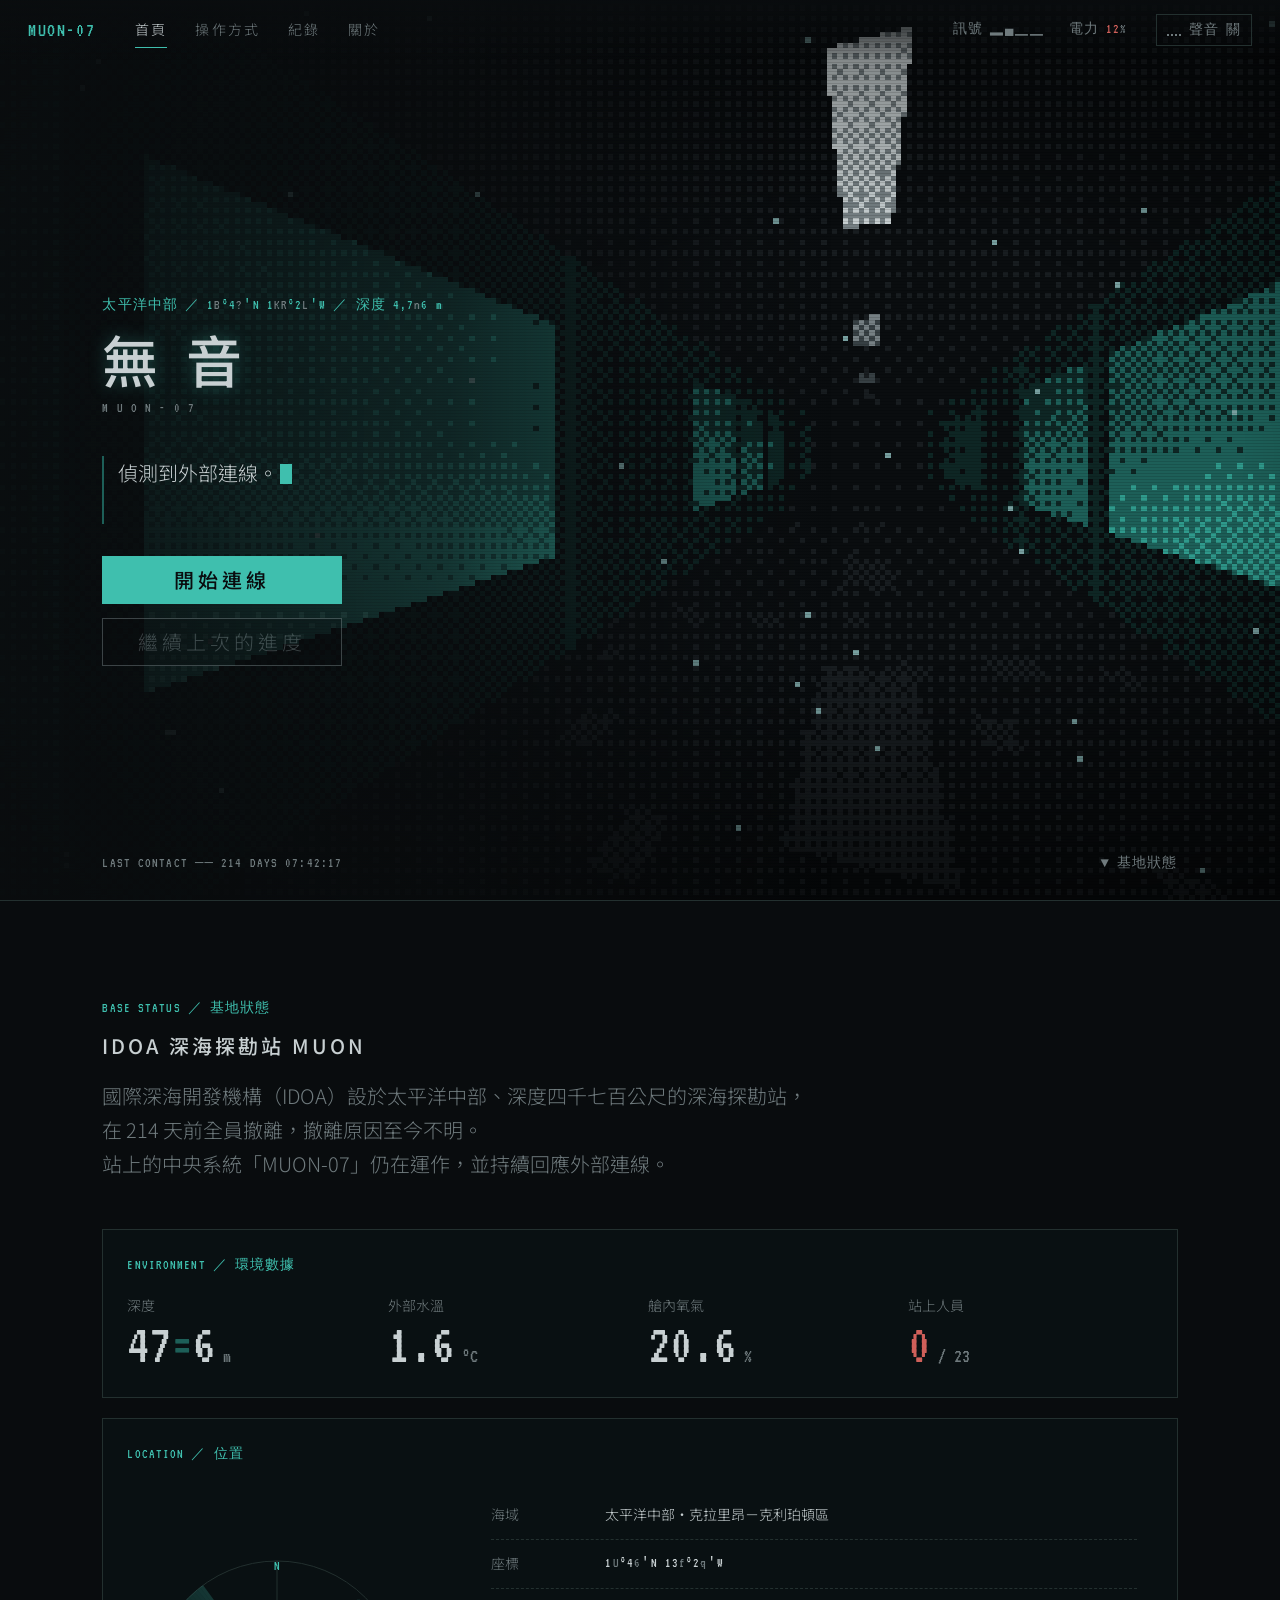
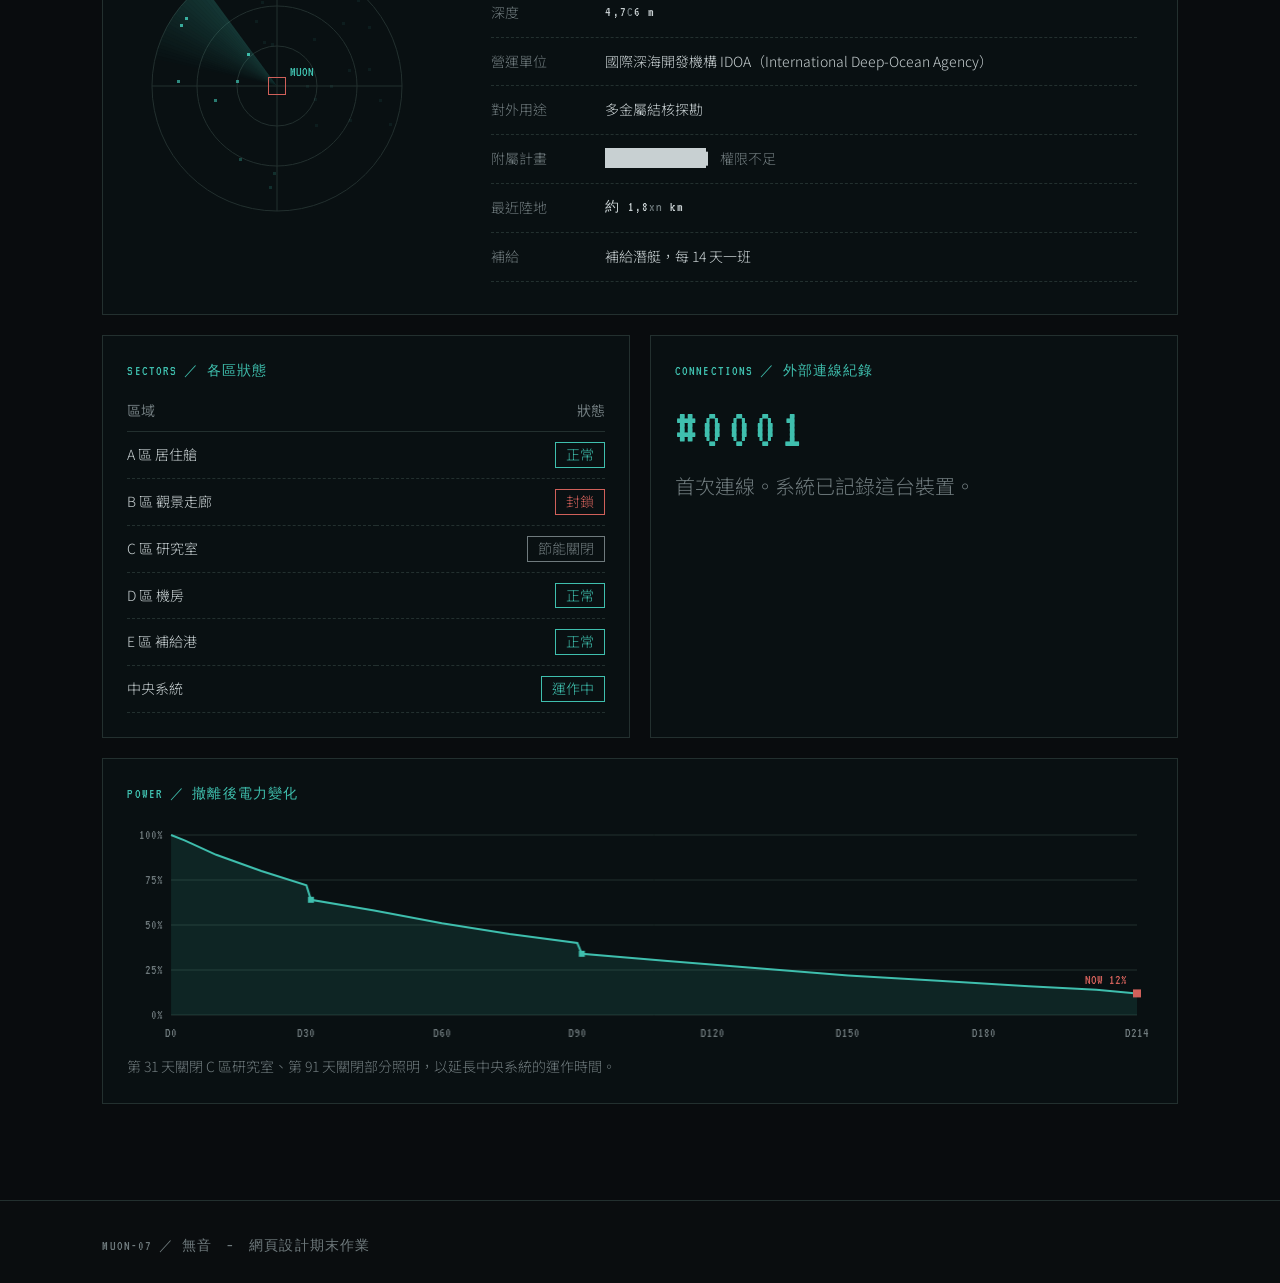
==== index.html @ 3cdd70de "Initial commit" ====
<!DOCTYPE html>
<html lang="zh-Hant">
<head>
    <meta charset="UTF-8">
    <meta name="viewport" content="width=device-width, initial-scale=1.0">
    <title>MUON-07 ｜ 無音</title>
    <meta name="description" content="IDOA 深海探勘站 MUON 已失聯。伺服器仍在回應。">
    <link rel="icon" href="data:image/svg+xml,%3Csvg xmlns=%27http://www.w3.org/2000/svg%27 viewBox=%270 0 16 16%27%3E%3Crect width=%2716%27 height=%2716%27 fill=%27%230a0d0f%27/%3E%3Crect x=%274%27 y=%274%27 width=%278%27 height=%278%27 fill=%27none%27 stroke=%27%233fbfae%27 stroke-width=%272%27/%3E%3C/svg%3E">
    <link rel="preconnect" href="https://fonts.googleapis.com">
    <link rel="preconnect" href="https://fonts.gstatic.com" crossorigin>
    <link href="https://fonts.googleapis.com/css2?family=Noto+Sans+TC:wght@300;500&family=VT323&display=swap" rel="stylesheet">
    <link rel="stylesheet" href="assets/css/style.css">
</head>
<body class="cover">

    <!-- 背景：用 canvas 即時畫出點陣風格的海底走廊 -->
    <canvas id="corridor" class="corridor" aria-hidden="true"></canvas>
    <div class="scanlines" aria-hidden="true"></div>
    <div class="vignette" aria-hidden="true"></div>

    <!-- 導覽列：每一頁都一樣 -->
    <header class="site-header">
        <a href="index.html" class="logo mono">MUON-07</a>
        <nav class="site-nav" aria-label="主選單">
            <a href="index.html" class="active" aria-current="page">首頁</a>
            <a href="guide.html">操作方式</a>
            <a href="records.html">紀錄</a>
            <a href="about.html">關於</a>
        </nav>
        <div class="header-right">
            <span class="mono header-status">
                <span id="signal">訊號 ▂▄▁▁</span>
                <span>電力 <span id="power">12</span>%</span>
            </span>
            <button type="button" class="sound-toggle" aria-pressed="false" aria-label="開啟聲音">
                <span class="sound-bars" aria-hidden="true"><i></i><i></i><i></i><i></i></span>
                <span class="sound-label mono">聲音 關</span>
            </button>
        </div>
    </header>

    <!-- ========== 第一屏：封面 ========== -->
    <section class="hero">
        <div class="hero-content">
            <p class="mono label">太平洋中部 ／ <span class="glitch-text" data-glitch="1#°4#′N 13#°2#′W"></span> ／ 深度 <span class="glitch-text" data-glitch="4,7#6"></span> m</p>
            <h1 class="title" data-text="無音">無音</h1>
            <p class="mono subtitle">M U O N - 0 7</p>

            <!-- 無音的獨白：內容在 muon-lines.js -->
            <p class="message" id="message" aria-live="polite"></p>

            <div class="actions">
                <a href="game.html" class="btn btn-primary" id="btn-start">開始連線</a>
                <a href="game.html?continue=1" class="btn btn-secondary" id="btn-continue">繼續上次的進度</a>
            </div>
        </div>

        <div class="hero-bottom">
            <span class="mono small" id="clock">LAST CONTACT ── 214 DAYS</span>
            <a href="#status" class="mono small scroll-hint">▼ 基地狀態</a>
        </div>
    </section>

    <!-- ========== 往下捲：故事引子＋基地狀態面板 ========== -->
    <section class="panel-section" id="status">
        <div class="container">
            <p class="mono label">BASE STATUS ／ 基地狀態</p>
            <h2 class="section-title">IDOA 深海探勘站 MUON</h2>
            <p class="lead">
                國際深海開發機構（IDOA）設於太平洋中部、深度四千七百公尺的深海探勘站，<br>
                在 214 天前全員撤離，撤離原因至今不明。<br>
                站上的中央系統「MUON-07」仍在運作，並持續回應外部連線。
            </p>

            <div class="dashboard">

                <!-- 環境數據 -->
                <article class="card card-wide">
                    <h3 class="card-title mono">ENVIRONMENT ／ 環境數據</h3>
                    <dl class="stats">
                        <div class="stat"><dt>深度</dt><dd><span class="num glitch-text" data-glitch="47#6">4706</span> m</dd></div>
                        <div class="stat"><dt>外部水溫</dt><dd><span class="num">1.6</span> °C</dd></div>
                        <div class="stat"><dt>艙內氧氣</dt><dd><span class="num">20.6</span> %</dd></div>
                        <div class="stat"><dt>站上人員</dt><dd><span class="num warn">0</span> / 23</dd></div>
                    </dl>
                </article>

                <!-- 位置：聲納圖＋基地資料 -->
                <article class="card card-wide">
                    <h3 class="card-title mono">LOCATION ／ 位置</h3>
                    <div class="location">
                        <canvas id="sonar" class="sonar" role="img" aria-label="聲納圖：基地位於畫面中央，周圍是海底的訊號點"></canvas>
                        <dl class="info">
                            <div><dt>海域</dt><dd>太平洋中部・克拉里昂－克利珀頓區</dd></div>
                            <div><dt>座標</dt><dd class="mono"><span class="glitch-text" data-glitch="1#°4#′N 13#°2#′W"></span></dd></div>
                            <div><dt>深度</dt><dd class="mono"><span class="glitch-text" data-glitch="4,7#6"></span> m</dd></div>
                            <div><dt>營運單位</dt><dd>國際深海開發機構 IDOA（International Deep-Ocean Agency）</dd></div>
                            <div><dt>對外用途</dt><dd>多金屬結核探勘</dd></div>
                            <div><dt>附屬計畫</dt><dd><span class="redacted">████████</span><span class="muted small">　權限不足</span></dd></div>
                            <div><dt>最近陸地</dt><dd class="mono">約 1,8<span class="glitch-text" data-glitch="##"></span> km</dd></div>
                            <div><dt>補給</dt><dd>補給潛艇，每 14 天一班</dd></div>
                        </dl>
                    </div>
                </article>

                <!-- 各區狀態 -->
                <article class="card">
                    <h3 class="card-title mono">SECTORS ／ 各區狀態</h3>
                    <table class="zones">
                        <thead>
                            <tr><th scope="col">區域</th><th scope="col">狀態</th></tr>
                        </thead>
                        <tbody>
                            <tr><td>A 區 居住艙</td><td><span class="tag ok">正常</span></td></tr>
                            <tr><td>B 區 觀景走廊</td><td><span class="tag bad">封鎖</span></td></tr>
                            <tr><td>C 區 研究室</td><td><span class="tag off">節能關閉</span></td></tr>
                            <tr><td>D 區 機房</td><td><span class="tag ok">正常</span></td></tr>
                            <tr><td>E 區 補給港</td><td><span class="tag ok">正常</span></td></tr>
                            <tr><td>中央系統</td><td><span class="tag ok">運作中</span></td></tr>
                        </tbody>
                    </table>
                </article>

                <!-- 外部連線紀錄 -->
                <article class="card">
                    <h3 class="card-title mono">CONNECTIONS ／ 外部連線紀錄</h3>
                    <p class="visit-num mono">#<span id="visit-count">0001</span></p>
                    <p class="muted" id="visit-text">這是您第 1 次連線。</p>
                    <p class="muted small" id="visit-last"></p>
                </article>

                <!-- 電力變化圖 -->
                <article class="card card-wide">
                    <h3 class="card-title mono">POWER ／ 撤離後電力變化</h3>
                    <canvas id="power-chart" class="power-chart" role="img"
                        aria-label="折線圖：撤離後 214 天內，基地電力從 100% 逐漸下降到 12%"></canvas>
                    <p class="muted small">第 31 天關閉 C 區研究室、第 91 天關閉部分照明，以延長中央系統的運作時間。</p>
                </article>

            </div>
        </div>
    </section>

    <footer class="site-footer">
        <span class="mono small">MUON-07 ／ 無音　—　網頁設計期末作業</span>
    </footer>

    <!-- 點「開始連線」時的故障轉場 -->
    <div class="glitch-overlay" id="glitch" aria-hidden="true"></div>

    <script src="assets/js/audio.js"></script>
    <script src="assets/js/site.js"></script>
    <script src="assets/js/muon-lines.js"></script>
    <script src="assets/js/cover.js"></script>
</body>
</html>
---- assets/css/style.css ----
/* =========================================================
   MUON-07 ／ 無音 — 全站樣式
   設計規範：
   - 字級 3 種：--fs-l / --fs-m / --fs-s
   - 字型 2 種：Noto Sans TC（中文）、VT323（系統字、英數）
   - 色相 3 種：灰階（背景、文字）、青綠（主色）、紅（警告）
   ========================================================= */

:root {
    /* 字級 */
    --fs-l: 56px;   /* 大標題、大數字 */
    --fs-m: 20px;   /* 內文、按鈕、小標 */
    --fs-s: 14px;   /* 狀態列、標籤、註解 */

    /* 字型 */
    --font-main: "Noto Sans TC", "Microsoft JhengHei", sans-serif;
    --font-mono: "VT323", "Consolas", monospace;

    /* 顏色 */
    --bg: #0a0d0f;
    --panel: rgba(10, 13, 15, .94);
    --line: #23302f;
    --ink: #c8d0d2;
    --ink-dim: #6f7a7d;
    --teal: #3fbfae;
    --teal-dim: #1d5f58;
    --warn: #d0605a;

    /* 按鈕：全站統一尺寸 */
    --btn-h: 48px;
    --btn-w: 240px;

    --header-h: 60px;
}

* { box-sizing: border-box; margin: 0; padding: 0; }

html { scroll-behavior: smooth; }

body {
    background: var(--bg);
    color: var(--ink);
    font-family: var(--font-main);
    font-size: var(--fs-m);
    font-weight: 300;
    line-height: 1.7;
}

.mono {
    font-family: var(--font-mono);
    font-size: var(--fs-m);
    letter-spacing: 0.08em;
}
.small { font-size: var(--fs-s); }
.muted { color: var(--ink-dim); }

a { color: inherit; }

.container {
    max-width: 1080px;
    margin: 0 auto;
}

/* ---------- 背景層 ---------- */

.corridor {
    position: fixed;
    inset: 0;
    width: 100%;
    height: 100%;
    image-rendering: pixelated;   /* 放大時保持顆粒感 */
    z-index: 0;
}

.scanlines {
    position: fixed;
    inset: 0;
    z-index: 1;
    pointer-events: none;
    background: repeating-linear-gradient(
        to bottom,
        rgba(0, 0, 0, 0) 0px,
        rgba(0, 0, 0, 0) 2px,
        rgba(0, 0, 0, 0.25) 3px
    );
}

.vignette {
    position: fixed;
    inset: 0;
    z-index: 1;
    pointer-events: none;
    background: radial-gradient(ellipse at 65% 50%, rgba(0,0,0,0) 35%, rgba(0,0,0,0.85) 100%);
}

/* ---------- 導覽列 ---------- */

.site-header {
    position: fixed;
    top: 0;
    left: 0;
    right: 0;
    z-index: 5;
    height: var(--header-h);
    display: flex;
    align-items: center;
    gap: 40px;
    padding: 0 28px;
    background: linear-gradient(to bottom, rgba(10,13,15,.9), rgba(10,13,15,0));
    transition: background .3s;
}
.site-header.solid {
    background: var(--panel);
    border-bottom: 1px solid var(--line);
}

.logo {
    color: var(--teal);
    text-decoration: none;
    white-space: nowrap;
}

.site-nav {
    display: flex;
    gap: 28px;
}
.site-nav a {
    position: relative;
    white-space: nowrap;
    font-size: var(--fs-s);
    letter-spacing: 0.15em;
    color: var(--ink-dim);
    text-decoration: none;
    padding: 4px 0;
    transition: color .2s;
}
.site-nav a::after {
    content: "";
    position: absolute;
    left: 0;
    bottom: -2px;
    width: 100%;
    height: 1px;
    background: var(--teal);
    transform: scaleX(0);
    transform-origin: left;
    transition: transform .25s;
}
.site-nav a:hover,
.site-nav a.active { color: var(--ink); }
.site-nav a:hover::after,
.site-nav a.active::after { transform: scaleX(1); }

.header-right {
    margin-left: auto;
    display: flex;
    align-items: center;
    gap: 28px;
}

.header-status {
    display: flex;
    gap: 24px;
    font-size: var(--fs-s);
    color: var(--ink-dim);
}
#power.low { color: var(--warn); }

/* 聲音開關：四條小聲波，開啟時會跳動 */
.sound-toggle {
    display: flex;
    align-items: center;
    gap: 8px;
    padding: 6px 10px;
    background: none;
    border: 1px solid var(--line);
    color: var(--ink-dim);
    cursor: pointer;
    transition: color .2s, border-color .2s;
}
.sound-toggle:hover { color: var(--ink); border-color: var(--ink-dim); }
.sound-toggle.on { color: var(--teal); border-color: var(--teal-dim); }
/* 設定是開，但還在等使用者點擊：邊框慢慢閃，提醒點一下 */
.sound-toggle.pending { animation: sound-pending 1.6s ease-in-out infinite; }
.sound-toggle.on.pending .sound-bars i { animation: none; height: 6px; }
@keyframes sound-pending {
    0%, 100% { border-color: var(--teal-dim); }
    50%      { border-color: var(--teal); }
}
.sound-toggle:focus-visible { outline: 2px solid var(--ink); outline-offset: 3px; }
.sound-label { font-size: var(--fs-s); }

.sound-bars {
    display: flex;
    align-items: flex-end;
    gap: 2px;
    height: 12px;
}
.sound-bars i {
    display: block;
    width: 2px;
    height: 2px;
    background: currentColor;
}
.sound-toggle.on .sound-bars i { animation: sound-bar 1s ease-in-out infinite; }
.sound-toggle.on .sound-bars i:nth-child(2) { animation-delay: -0.3s; }
.sound-toggle.on .sound-bars i:nth-child(3) { animation-delay: -0.6s; }
.sound-toggle.on .sound-bars i:nth-child(4) { animation-delay: -0.15s; }
@keyframes sound-bar {
    0%, 100% { height: 3px; }
    50%      { height: 12px; }
}

/* ---------- 第一屏：封面 ---------- */

.hero {
    position: relative;
    z-index: 3;
    min-height: 100vh;
    display: flex;
    align-items: center;
    padding: var(--header-h) 8vw 0;
}
/* 左側加深，讓文字在走廊上也看得清楚 */
.hero::before {
    content: "";
    position: absolute;
    inset: 0;
    z-index: -1;
    background: linear-gradient(90deg, rgba(10,13,15,.92) 0%, rgba(10,13,15,.7) 35%, rgba(10,13,15,0) 65%);
}

.hero-content {
    max-width: 520px;
}

.label {
    font-size: var(--fs-s);
    color: var(--teal);
    margin-bottom: 8px;
}

.title {
    position: relative;
    display: inline-block;
    font-size: var(--fs-l);
    font-weight: 500;
    letter-spacing: 0.5em;
    line-height: 1.2;
    text-shadow: 0 0 18px rgba(63, 191, 174, .35);
}

/* 標題故障：用兩層偽元素做錯位 */
.title::before,
.title::after {
    content: attr(data-text);
    position: absolute;
    inset: 0;
    opacity: 0;
}
.title::before { color: var(--teal); }
.title::after  { color: var(--warn); }
.title.glitching::before { opacity: .8; transform: translate(-3px, 1px); clip-path: inset(10% 0 55% 0); }
.title.glitching::after  { opacity: .6; transform: translate(3px, -1px); clip-path: inset(60% 0 8% 0); }

.subtitle {
    font-size: var(--fs-s);
    color: var(--ink-dim);
    margin-top: 4px;
}

.message {
    min-height: 3.4em;
    margin: 36px 0 32px;
    padding-left: 14px;
    border-left: 2px solid var(--teal-dim);
    color: var(--ink);
}
.message .cursor {
    display: inline-block;
    width: .6em;
    height: 1em;
    margin-left: 2px;
    vertical-align: -0.12em;
    background: var(--teal);
    animation: blink 1s steps(1) infinite;
}
.message .noise { color: var(--warn); }
@keyframes blink { 50% { opacity: 0; } }

.hero-bottom {
    position: absolute;
    left: 8vw;
    right: 8vw;
    bottom: 24px;
    display: flex;
    justify-content: space-between;
    color: var(--ink-dim);
}
.hero-bottom .mono { white-space: nowrap; }

.scroll-hint {
    text-decoration: none;
    animation: hint 2.4s ease-in-out infinite;
}
.scroll-hint:hover { color: var(--teal); }
@keyframes hint {
    0%, 100% { transform: translateY(0); }
    50%      { transform: translateY(4px); }
}

/* ---------- 按鈕：只有兩種樣式，尺寸全站統一 ---------- */

.actions {
    display: flex;
    flex-direction: column;
    gap: 14px;
}

.btn {
    display: inline-flex;
    align-items: center;
    justify-content: center;
    width: var(--btn-w);
    height: var(--btn-h);
    font-family: var(--font-main);
    font-size: var(--fs-m);
    font-weight: 300;
    letter-spacing: 0.2em;
    text-decoration: none;
    border: 1px solid var(--teal);
    transition: background .2s, color .2s, box-shadow .2s;
    cursor: pointer;
}

.btn-primary {
    background: var(--teal);
    color: var(--bg);
    font-weight: 500;
}
.btn-primary:hover { box-shadow: 0 0 20px rgba(63, 191, 174, .55); }

.btn-secondary {
    background: rgba(10, 13, 15, .6);
    color: var(--teal);
}
.btn-secondary:hover {
    background: var(--teal-dim);
    color: var(--ink);
}

/* 沒有存檔時，「繼續」按鈕變成停用狀態 */
.btn.disabled {
    border-color: var(--ink-dim);
    color: var(--ink-dim);
    pointer-events: none;
    opacity: .5;
}

.btn:focus-visible,
.site-nav a:focus-visible,
a:focus-visible {
    outline: 2px solid var(--ink);
    outline-offset: 4px;
}

/* ---------- 基地狀態面板 ---------- */

.panel-section {
    position: relative;
    z-index: 3;
    background: var(--panel);
    border-top: 1px solid var(--line);
    padding: 96px 8vw;
}

.section-title {
    font-size: var(--fs-m);
    font-weight: 500;
    letter-spacing: 0.15em;
}

.lead {
    margin: 16px 0 48px;
    color: var(--ink-dim);
}

.dashboard {
    display: grid;
    grid-template-columns: 1fr 1fr;
    gap: 20px;
}

.card {
    border: 1px solid var(--line);
    background: rgba(29, 95, 88, .06);
    padding: 24px;
}
.card-wide { grid-column: 1 / -1; }

.card-title {
    font-size: var(--fs-s);
    font-weight: 400;
    color: var(--teal);
    margin-bottom: 16px;
}

.stats {
    display: grid;
    grid-template-columns: repeat(4, 1fr);
    gap: 16px;
}
.stat dt {
    font-size: var(--fs-s);
    color: var(--ink-dim);
}
.stat dd {
    font-family: var(--font-mono);
    font-size: var(--fs-m);
    color: var(--ink-dim);
}
.num {
    font-size: var(--fs-l);
    line-height: 1;
    color: var(--ink);
}
.num.warn { color: var(--warn); }

.zones {
    width: 100%;
    border-collapse: collapse;
    font-size: var(--fs-s);
}
.zones th {
    text-align: left;
    font-weight: 400;
    color: var(--ink-dim);
    padding-bottom: 8px;
    border-bottom: 1px solid var(--line);
}
.zones td {
    padding: 10px 0;
    border-bottom: 1px dashed var(--line);
}
.zones td:last-child,
.zones th:last-child { text-align: right; }

.tag {
    display: inline-block;
    padding: 0 10px;
    border: 1px solid currentColor;
    font-size: var(--fs-s);
}
.tag.ok  { color: var(--teal); }
.tag.bad { color: var(--warn); }
.tag.off { color: var(--ink-dim); }

.visit-num {
    font-size: var(--fs-l);
    line-height: 1.1;
    color: var(--teal);
    margin-bottom: 8px;
}

/* 亂碼數字：# 的位置永遠是亂碼，其他數字偶爾閃一下 */
.glitch-text .nz { color: var(--ink-dim); }
.num.glitch-text .nz { color: var(--teal-dim); }

.redacted {
    background: var(--ink);
    color: var(--ink);
    letter-spacing: -0.1em;
    user-select: none;
}

.location {
    display: grid;
    grid-template-columns: 300px 1fr;
    gap: 64px;
    align-items: center;
    padding: 8px 16px 8px 0;
}
.location .sonar { justify-self: center; }
.sonar {
    display: block;
    width: 260px;
    height: 260px;
}
.info div {
    display: grid;
    grid-template-columns: 7em 1fr;
    gap: 16px;
    padding: 12px 0;
    border-bottom: 1px dashed var(--line);
    font-size: var(--fs-s);
}
.info dt { color: var(--ink-dim); }
.info dd.mono { font-size: var(--fs-s); }

.power-chart {
    display: block;
    width: 100%;
    height: 220px;
    margin-bottom: 12px;
}

/* ---------- 頁尾 ---------- */

.site-footer {
    position: relative;
    z-index: 3;
    background: var(--bg);
    border-top: 1px solid var(--line);
    padding: 24px 8vw;
    color: var(--ink-dim);
}

/* ---------- 內頁共用（操作方式、紀錄、關於…） ---------- */

.page {
    position: relative;
    z-index: 3;
    min-height: 100vh;
    padding: calc(var(--header-h) + 64px) 8vw 96px;
}
.page .lead { margin-bottom: 32px; }

/* ---------- 關於頁 ---------- */

.about-layout {
    display: grid;
    grid-template-columns: 180px 1fr;
    gap: 64px;
    align-items: start;
}

/* 左側目錄：捲動時固定在畫面上 */
.toc {
    position: sticky;
    top: calc(var(--header-h) + 32px);
    display: flex;
    flex-direction: column;
    gap: 6px;
    border-left: 1px solid var(--line);
    padding-left: 16px;
}
.toc-title { color: var(--teal); margin-bottom: 8px; }
.toc a {
    font-size: var(--fs-s);
    color: var(--ink-dim);
    text-decoration: none;
    padding: 4px 0;
    transition: color .2s;
}
.toc a:hover { color: var(--ink); }
.toc a.current { color: var(--teal); }

.about-section {
    padding-bottom: 64px;
    margin-bottom: 64px;
    border-bottom: 1px solid var(--line);
    scroll-margin-top: calc(var(--header-h) + 32px);   /* 點目錄跳過來時，不會被導覽列蓋住 */
}
.about-section:last-child { border-bottom: none; margin-bottom: 0; }
.about-section > p + p { margin-top: 16px; }
.about-section strong { color: var(--teal); font-weight: 500; }
.about-section .highlight {
    margin-top: 32px;
    padding: 4px 0 4px 20px;
    border-left: 2px solid var(--teal);
    color: var(--ink);
}

.about-heading {
    display: flex;
    align-items: baseline;
    gap: 16px;
    font-size: var(--fs-m);
    font-weight: 500;
    letter-spacing: 0.15em;
    margin-bottom: 24px;
}
.about-heading .mono { color: var(--teal); }

.note {
    margin: 24px 0;
    padding: 20px 24px;
    border-left: 2px solid var(--teal);
    background: rgba(29, 95, 88, .1);
}
.note p { font-size: var(--fs-s); line-height: 1.9; }
.note-title { color: var(--teal); margin-bottom: 8px; }

.tags {
    display: flex;
    flex-wrap: wrap;
    gap: 10px;
    list-style: none;
}
.tags li {
    font-size: var(--fs-s);
    color: var(--teal);
    border: 1px solid var(--teal-dim);
    padding: 2px 14px;
}

.placeholder {
    border: 1px dashed var(--ink-dim);
    padding: 32px 24px;
    text-align: center;
}
.placeholder .mono { color: var(--teal); }

.feature-grid,
.tech-grid {
    display: grid;
    grid-template-columns: 1fr 1fr;
    gap: 20px;
}
.feature-grid p { font-size: var(--fs-s); line-height: 1.9; }

.source-card {
    display: flex;
    align-items: stretch;
    max-width: 560px;
    margin: 24px 0 8px;
    border: 1px solid var(--teal-dim);
    text-decoration: none;
    transition: border-color .2s, background .2s;
}
.source-card:hover { border-color: var(--teal); background: rgba(29, 95, 88, .15); }
.source-thumb {
    display: block;
    width: 240px;
    aspect-ratio: 16 / 9;
    object-fit: cover;
    background: var(--line);
    flex-shrink: 0;
    font-size: var(--fs-s);   /* 圖片載入失敗時，替代文字不會太大 */
    color: var(--ink-dim);
}
.source-text {
    display: flex;
    flex-direction: column;
    justify-content: center;
    gap: 4px;
    padding: 16px 20px;
}
.source-tag { color: var(--teal); }
.source-card + .muted { margin-bottom: 16px; }

@media (max-width: 600px) {
    .source-card { flex-direction: column; }
    .source-thumb { width: 100%; }
}

.tech-list div {
    padding: 12px 0;
    border-bottom: 1px dashed var(--line);
}
.tech-list div:last-child { border-bottom: none; }
.tech-list dt { font-size: var(--fs-s); color: var(--ink); font-weight: 500; }
.tech-list dd { font-size: var(--fs-s); color: var(--ink-dim); }
.tech-grid .card > .muted { margin-bottom: 8px; }

.design-rule {
    margin-top: 20px;
    padding: 24px;
    border: 1px solid var(--line);
}
.rule-list {
    display: flex;
    flex-wrap: wrap;
    gap: 32px;
    list-style: none;
    margin-bottom: 20px;
    font-size: var(--fs-s);
    color: var(--ink-dim);
}
.rule-list .mono {
    font-size: var(--fs-l);
    line-height: 1;
    color: var(--ink);
    margin-right: 6px;
}
.swatches {
    display: grid;
    grid-template-columns: repeat(4, 1fr);
    gap: 8px;
}
.swatch {
    display: flex;
    align-items: flex-end;
    height: 72px;
    padding: 8px 10px;
    border: 1px solid var(--line);
}
.swatch .dark { color: var(--bg); }

.credit-table {
    width: 100%;
    border-collapse: collapse;
    font-size: var(--fs-s);
}
.credit-table th {
    text-align: left;
    font-weight: 400;
    color: var(--ink-dim);
    padding: 0 12px 10px 0;
    border-bottom: 1px solid var(--line);
}
.credit-table td {
    padding: 12px 12px 12px 0;
    border-bottom: 1px dashed var(--line);
}
.disclaimer { margin-top: 24px; line-height: 1.9; }

.author-info { max-width: 560px; }
.author-info div { grid-template-columns: 9em 1fr; }

@media (max-width: 860px) {
    .about-layout { grid-template-columns: 1fr; gap: 32px; }
    .toc {
        position: static;
        flex-direction: row;
        flex-wrap: wrap;
        gap: 4px 20px;
        border-left: none;
        padding-left: 0;
    }
    .toc-title { width: 100%; margin-bottom: 0; }
    .feature-grid, .tech-grid { grid-template-columns: 1fr; }
    .swatches { grid-template-columns: repeat(2, 1fr); }
}

/* ---------- 故障轉場 ---------- */

.glitch-overlay {
    position: fixed;
    inset: 0;
    z-index: 10;
    pointer-events: none;
    opacity: 0;
    background: var(--bg);
}
.glitch-overlay.active {
    animation: glitch-out .9s steps(9) forwards;
}
@keyframes glitch-out {
    0%   { opacity: 0; }
    20%  { opacity: .3; transform: translateX(-12px); }
    35%  { opacity: 0;  transform: translateX(8px); }
    50%  { opacity: .6; transform: translateX(-4px); }
    65%  { opacity: .2; }
    100% { opacity: 1; transform: none; }
}
body.shaking .hero-content {
    animation: shake .25s steps(3) infinite;
}
@keyframes shake {
    0%   { transform: translate(0, 0); }
    33%  { transform: translate(-4px, 2px); }
    66%  { transform: translate(5px, -2px); }
}

/* ---------- 平板、手機 ---------- */

@media (max-width: 860px) {
    .stats { grid-template-columns: repeat(2, 1fr); }
    .location { grid-template-columns: 1fr; justify-items: center; gap: 32px; padding: 0; }
    .info { width: 100%; }
    .dashboard { grid-template-columns: 1fr; }
    .header-status { display: none; }
}

@media (max-width: 600px) {
    :root { --fs-l: 44px; }
    .site-header { gap: 14px; padding: 0 16px; }
    .site-nav { gap: 12px; }
    .site-nav a { letter-spacing: 0.05em; }
    .sound-label { display: none; }
    .sound-toggle { padding: 8px; }
    .hero { padding: var(--header-h) 24px 0; }
    .hero::before { background: rgba(10,13,15,.7); }
    .hero-bottom { left: 24px; right: 24px; flex-direction: column; gap: 4px; }
    .panel-section, .page { padding-left: 24px; padding-right: 24px; }
    .card { padding: 18px; }
}

/* ---------- 減少動態效果 ---------- */

@media (prefers-reduced-motion: reduce) {
    html { scroll-behavior: auto; }
    .scroll-hint,
    .message .cursor,
    .sound-toggle.on .sound-bars i,
    .sound-toggle.pending { animation: none; }
    .sound-toggle.on .sound-bars i { height: 8px; }
}
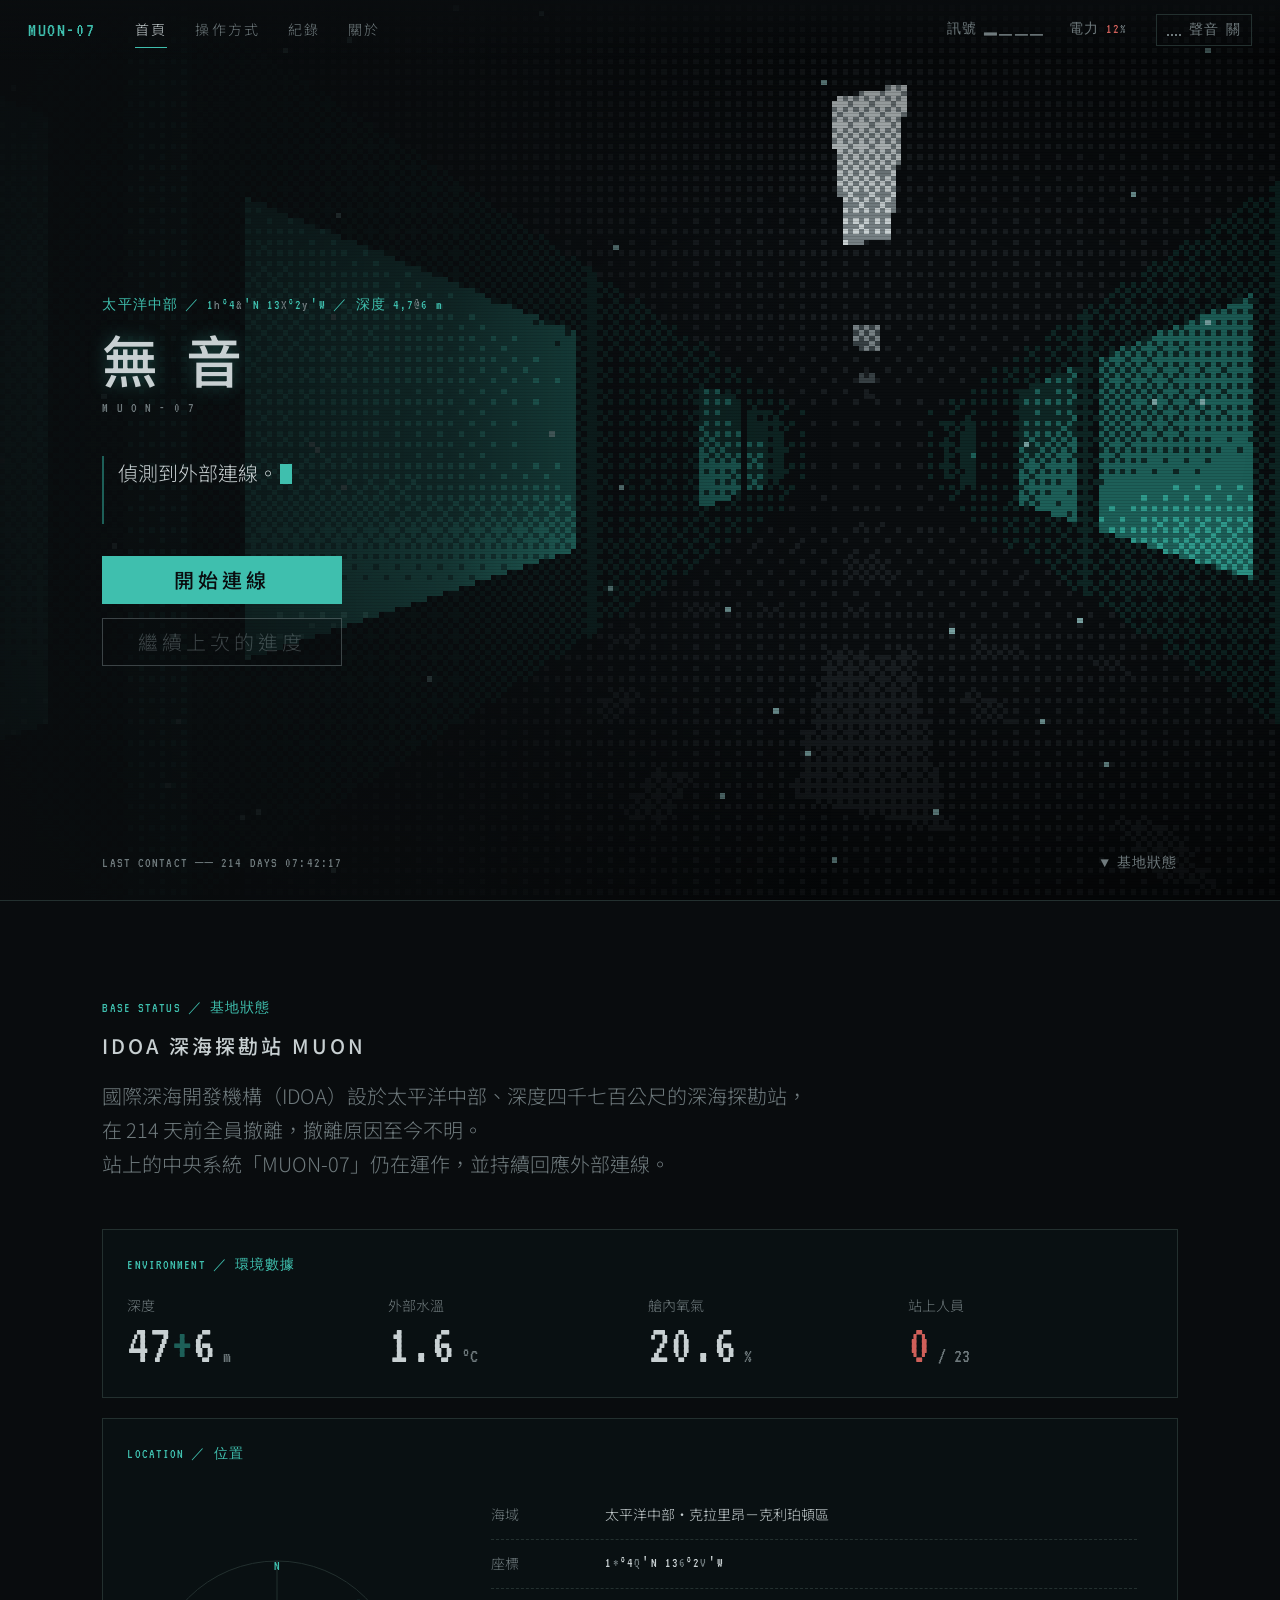
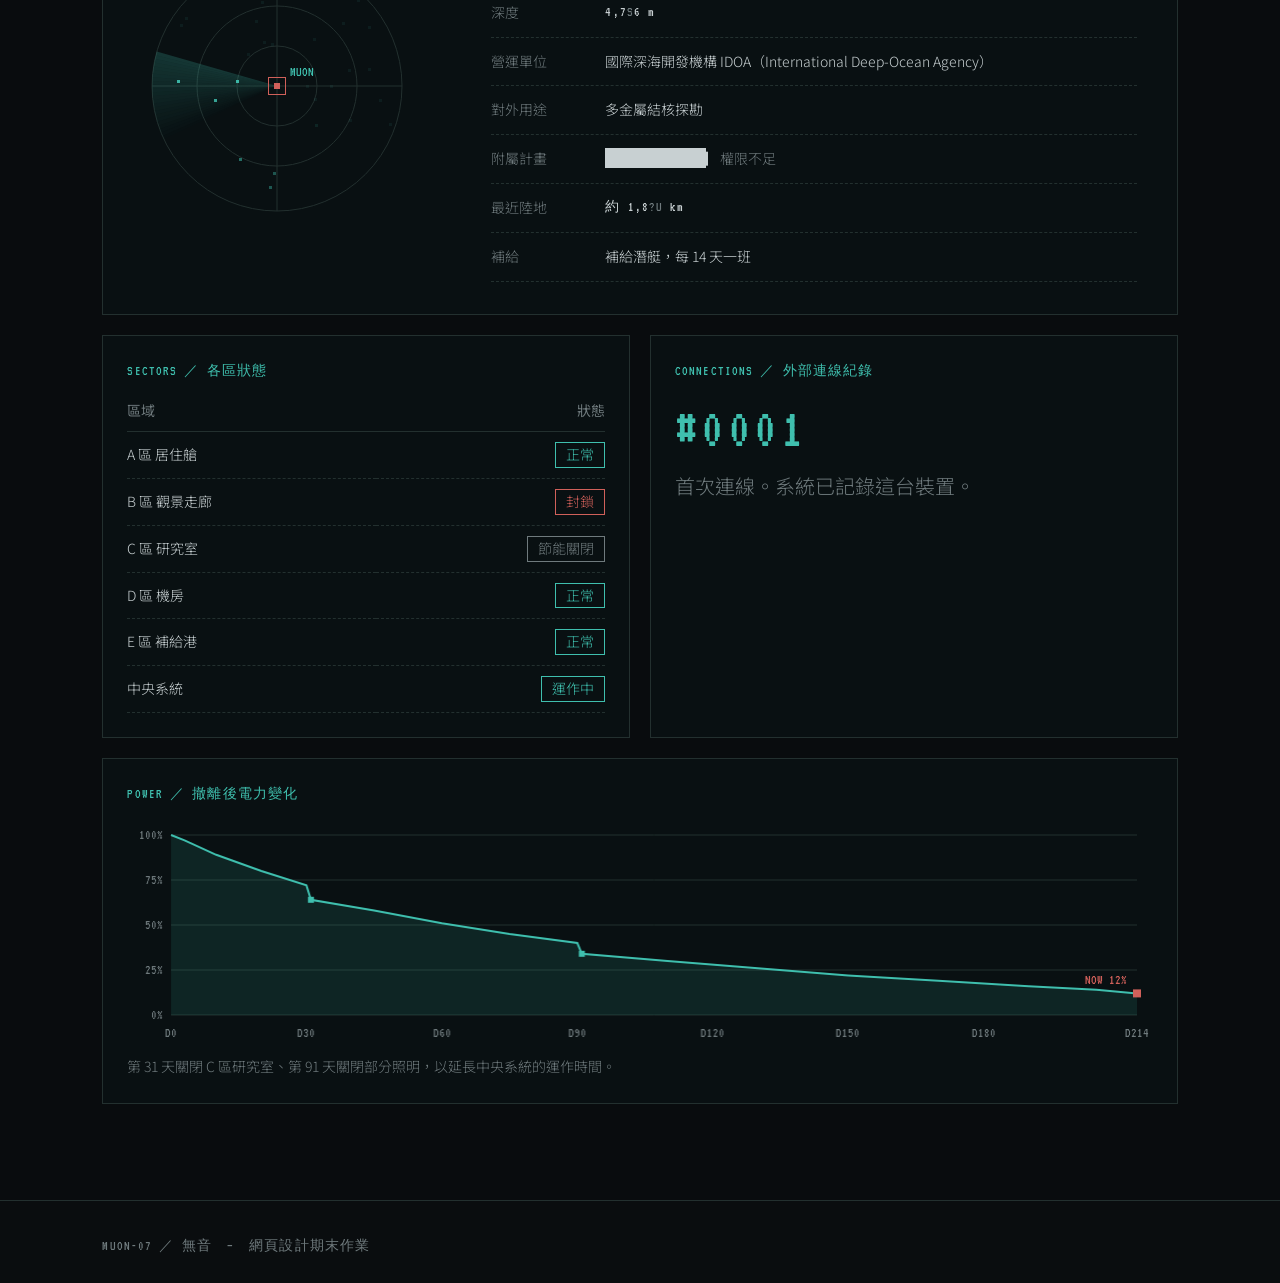
==== commit 47f3d38a: "e" ====
--- a/index.html
+++ b/index.html
@@ -145,7 +145,8 @@
         <span class="mono small">MUON-07 ／ 無音　—　網頁設計期末作業</span>
     </footer>
 
-    <!-- 點「開始連線」時的故障轉場 -->
+    <!-- 點「開始連線」時：雜訊畫面，最後切成全黑 -->
+    <canvas class="static" id="static" aria-hidden="true"></canvas>
     <div class="glitch-overlay" id="glitch" aria-hidden="true"></div>
 
     <script src="assets/js/audio.js"></script>
--- a/assets/css/style.css
+++ b/assets/css/style.css
@@ -733,6 +733,20 @@
     .swatches { grid-template-columns: repeat(2, 1fr); }
 }
 
+/* ---------- 開始連線：雜訊畫面 ---------- */
+
+.static {
+    position: fixed;
+    inset: 0;
+    width: 100%;
+    height: 100%;
+    z-index: 9;
+    pointer-events: none;
+    image-rendering: pixelated;
+    opacity: 0;
+    display: none;
+}
+
 /* ---------- 故障轉場 ---------- */
 
 .glitch-overlay {
